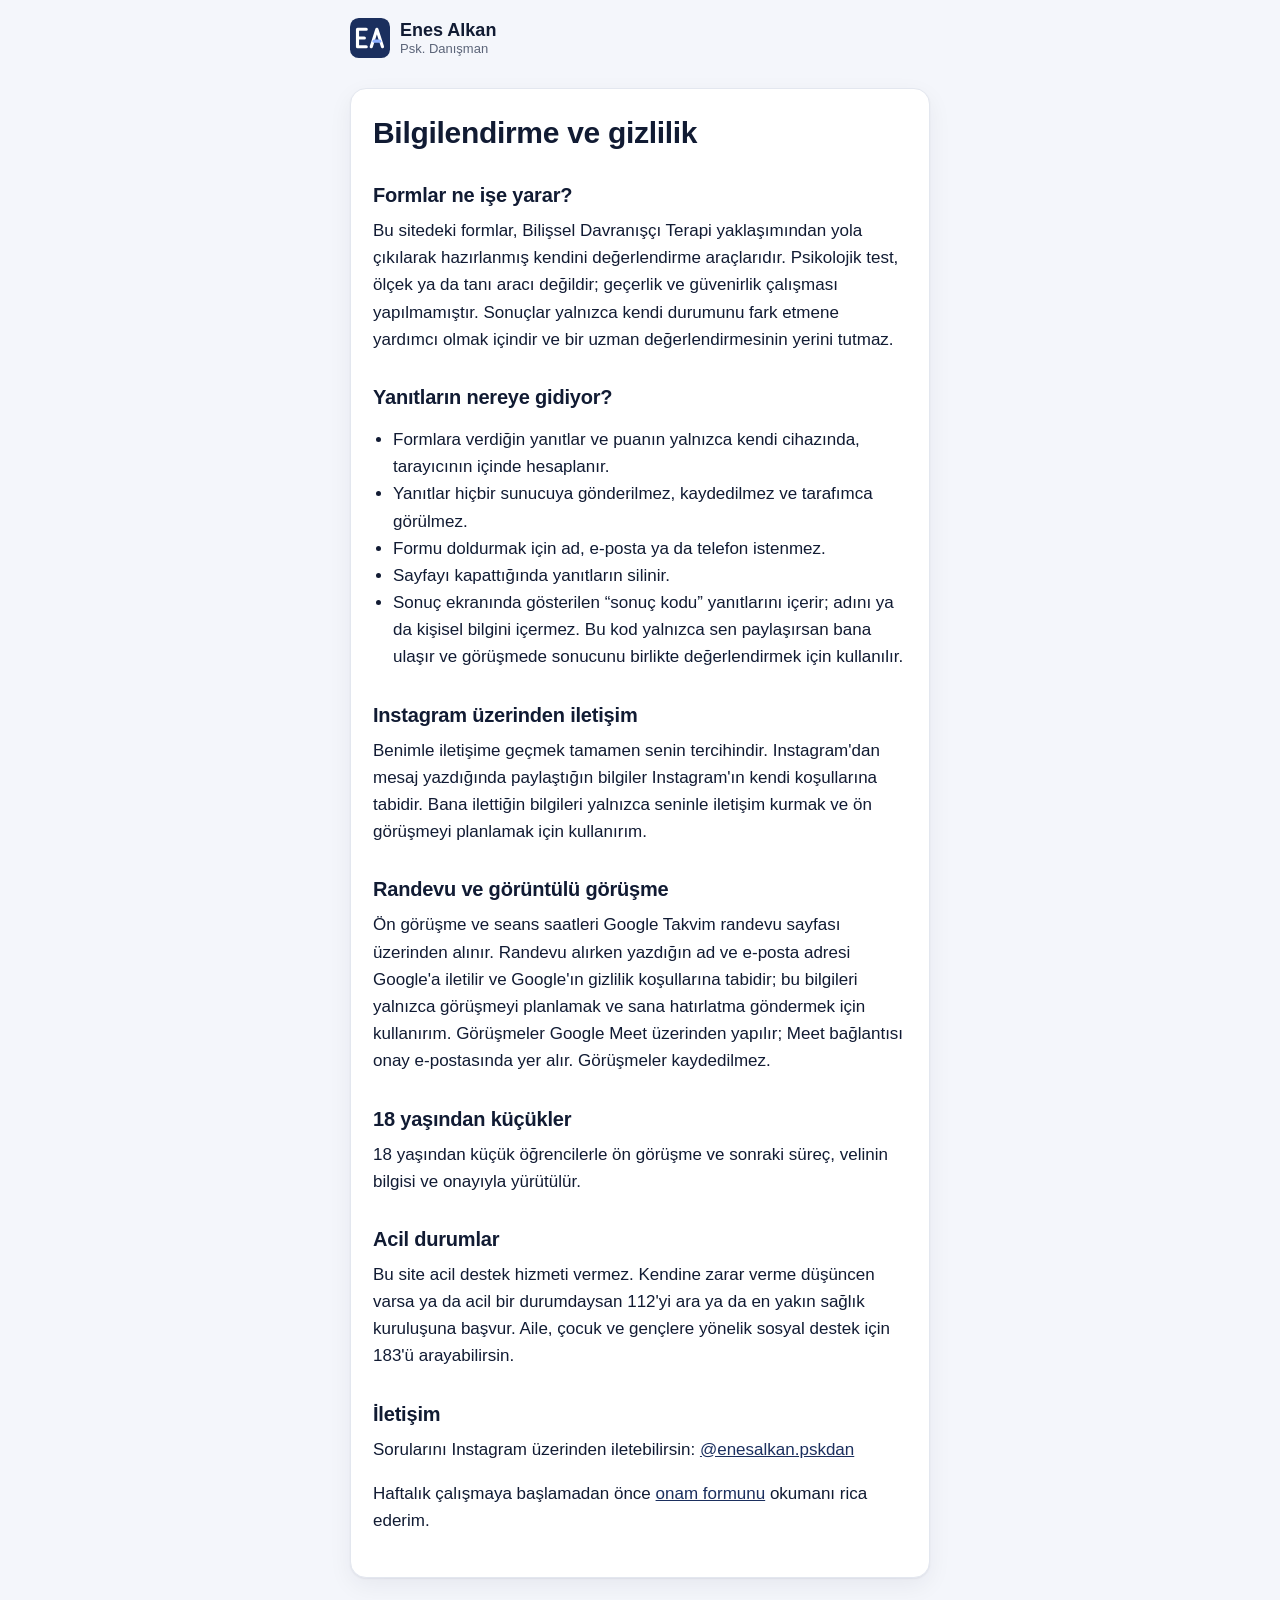
==== bilgilendirme.html @ 3631f2ad "Add files via upload" ====
<!doctype html>
<html lang="tr">
<head>
<meta charset="utf-8">
<meta name="viewport" content="width=device-width, initial-scale=1">
<title>Bilgilendirme ve gizlilik | Enes Alkan</title>
<link rel="icon" href="/logo.svg" type="image/svg+xml">
<link rel="apple-touch-icon" href="/logo-180.png">
<link rel="stylesheet" href="/stil.css">
</head>
<body>
<header class="ust">
  <div class="kap dar">
    <a class="marka" href="/"><img src="/logo.svg" alt="" width="40" height="40"><span>Enes Alkan<small>Psk. Danışman</small></span></a>
  </div>
</header>
<main class="form-alan">
  <div class="kap dar">
    <div class="panel metin-sayfa">
      <h1>Bilgilendirme ve gizlilik</h1>

      <h2>Formlar ne işe yarar?</h2>
      <p>Bu sitedeki formlar, Bilişsel Davranışçı Terapi yaklaşımından yola çıkılarak hazırlanmış kendini değerlendirme araçlarıdır. Psikolojik test, ölçek ya da tanı aracı değildir; geçerlik ve güvenirlik çalışması yapılmamıştır. Sonuçlar yalnızca kendi durumunu fark etmene yardımcı olmak içindir ve bir uzman değerlendirmesinin yerini tutmaz.</p>

      <h2>Yanıtların nereye gidiyor?</h2>
      <ul>
        <li>Formlara verdiğin yanıtlar ve puanın yalnızca kendi cihazında, tarayıcının içinde hesaplanır.</li>
        <li>Yanıtlar hiçbir sunucuya gönderilmez, kaydedilmez ve tarafımca görülmez.</li>
        <li>Formu doldurmak için ad, e-posta ya da telefon istenmez.</li>
        <li>Sayfayı kapattığında yanıtların silinir.</li>
        <li>Sonuç ekranında gösterilen “sonuç kodu” yanıtlarını içerir; adını ya da kişisel bilgini içermez. Bu kod yalnızca sen paylaşırsan bana ulaşır ve görüşmede sonucunu birlikte değerlendirmek için kullanılır.</li>
      </ul>

      <h2>Instagram üzerinden iletişim</h2>
      <p>Benimle iletişime geçmek tamamen senin tercihindir. Instagram'dan mesaj yazdığında paylaştığın bilgiler Instagram'ın kendi koşullarına tabidir. Bana ilettiğin bilgileri yalnızca seninle iletişim kurmak ve ön görüşmeyi planlamak için kullanırım.</p>

      <h2>Randevu ve görüntülü görüşme</h2>
      <p>Ön görüşme ve seans saatleri Google Takvim randevu sayfası üzerinden alınır. Randevu alırken yazdığın ad ve e-posta adresi Google'a iletilir ve Google'ın gizlilik koşullarına tabidir; bu bilgileri yalnızca görüşmeyi planlamak ve sana hatırlatma göndermek için kullanırım. Görüşmeler Google Meet üzerinden yapılır; Meet bağlantısı onay e-postasında yer alır. Görüşmeler kaydedilmez.</p>

      <h2>18 yaşından küçükler</h2>
      <p>18 yaşından küçük öğrencilerle ön görüşme ve sonraki süreç, velinin bilgisi ve onayıyla yürütülür.</p>

      <h2>Acil durumlar</h2>
      <p>Bu site acil destek hizmeti vermez. Kendine zarar verme düşüncen varsa ya da acil bir durumdaysan 112'yi ara ya da en yakın sağlık kuruluşuna başvur. Aile, çocuk ve gençlere yönelik sosyal destek için 183'ü arayabilirsin.</p>

      <h2>İletişim</h2>
      <p>Sorularını Instagram üzerinden iletebilirsin: <a data-ig href="#"></a></p>
      <p>Haftalık çalışmaya başlamadan önce <a href="/onam">onam formunu</a> okumanı rica ederim.</p>
    </div>
  </div>
</main>
<script src="/formlar.js"></script>
<script src="/ana.js"></script>
</body>
</html>
---- stil.css ----
@font-face { font-family: "Manrope Variable"; font-style: normal; font-display: swap; font-weight: 200 800;
  src: url(/manrope-ext.woff2) format("woff2-variations");
  unicode-range: U+0100-02BA,U+02BD-02C5,U+02C7-02CC,U+02CE-02D7,U+02DD-02FF,U+0304,U+0308,U+0329,U+1D00-1DBF,U+1E00-1E9F,U+1EF2-1EFF,U+2020,U+20A0-20AB,U+20AD-20C0,U+2113,U+2C60-2C7F,U+A720-A7FF; }
@font-face { font-family: "Manrope Variable"; font-style: normal; font-display: swap; font-weight: 200 800;
  src: url(/manrope.woff2) format("woff2-variations");
  unicode-range: U+0000-00FF,U+0131,U+0152-0153,U+02BB-02BC,U+02C6,U+02DA,U+02DC,U+0304,U+0308,U+0329,U+2000-206F,U+20AC,U+2122,U+2191,U+2193,U+2212,U+2215,U+FEFF,U+FFFD; }
:root {
  --zemin: #f4f6fb;
  --kart: #ffffff;
  --metin: #111b33;
  --soluk: #5b6478;
  --cizgi: #e3e7ef;
  --ana: #1b2f5e;
  --ana-koyu: #13234a;
  --ana-acik: #e8edf7;
  --vurgu: #3d6fd9;
  --golge: 0 1px 2px rgba(11, 23, 54, .06), 0 8px 24px rgba(11, 23, 54, .06);
  --yaricap: 16px;
  --koyu: #0b1736;
  --baslik: #0f1d40;
  --pembe: #dbe5f6;
}
@media (prefers-color-scheme: dark) {
  :root {
    --zemin: #0b1020;
    --kart: #131a2e;
    --metin: #e9edf6;
    --soluk: #a3adc4;
    --cizgi: #26304a;
    --ana: #8fb0ff;
    --ana-koyu: #b0c8ff;
    --ana-acik: #1b2540;
    --vurgu: #7fa6ff;
    --golge: none;
    --koyu: #0a1430;
    --baslik: #e9edf6;
    --pembe: #1c2a4d;
  }
}
* { box-sizing: border-box; }
html { -webkit-text-size-adjust: 100%; scroll-behavior: smooth; }
body {
  margin: 0;
  background: var(--zemin);
  color: var(--metin);
  font-family: "Manrope Variable", -apple-system, BlinkMacSystemFont, "Segoe UI", Roboto, "Helvetica Neue", Arial, sans-serif;
  font-size: 17px;
  line-height: 1.6;
}
a { color: var(--ana); }
h1, h2, h3 { line-height: 1.2; margin: 0 0 .5em; letter-spacing: -.01em; }
p { margin: 0 0 1em; }
.kap { max-width: 880px; margin: 0 auto; padding: 0 20px; }
.dar { max-width: 620px; }

/* Üst bar */
.ust { padding: 18px 0; }
.ust .kap { display: flex; align-items: center; justify-content: space-between; gap: 16px; }
.marka { display: flex; align-items: center; gap: 10px; text-decoration: none; color: var(--metin); font-weight: 700; font-size: 18px; line-height: 1.25; }
.marka img { display: block; flex: none; }
.marka small { display: block; font-weight: 500; font-size: 13px; color: var(--soluk); }
.menu { display: flex; gap: 18px; font-size: 15px; }
.menu a { text-decoration: none; color: var(--soluk); }
.menu a:hover { color: var(--ana); }
@media (max-width: 560px) { .menu { display: none; } }

/* Düğmeler */
.dugme {
  display: inline-flex; align-items: center; justify-content: center; gap: 8px;
  min-height: 50px; padding: 12px 22px;
  border-radius: 999px; border: 1.5px solid var(--ana);
  background: var(--ana); color: #fff;
  font: inherit; font-weight: 600; text-decoration: none; cursor: pointer;
  transition: background .15s, transform .05s;
}
.dugme:hover { background: var(--ana-koyu); border-color: var(--ana-koyu); }
.dugme:active { transform: translateY(1px); }
.dugme.ikincil { background: transparent; color: var(--ana); }
.dugme.ikincil:hover { background: var(--ana-acik); }
.dugme.tam { width: 100%; }
@media (prefers-color-scheme: dark) { .dugme { color: #0b1020; } .dugme.ikincil { color: var(--ana); } }
.baglanti { background: none; border: 0; padding: 8px 0; font: inherit; color: var(--soluk); cursor: pointer; text-decoration: underline; }

/* Ana sayfa */
.kahraman { padding: 44px 0 36px; }
.kahraman h1 { font-size: clamp(36px, 8vw, 60px); margin-bottom: 16px; }
.kahraman h1 span { color: var(--vurgu); }
.kahraman p { font-size: 19px; color: var(--soluk); max-width: 600px; }
.dugmeler { display: flex; flex-wrap: wrap; gap: 12px; margin-top: 24px; }
.bolum { padding: 36px 0; border-top: 1px solid var(--cizgi); }
.bolum h2 { font-size: 26px; }
.bolum > .kap > p.giris { color: var(--soluk); max-width: 600px; }
.izgara { display: grid; gap: 16px; grid-template-columns: repeat(auto-fit, minmax(240px, 1fr)); margin-top: 20px; }
.kart {
  background: var(--kart); border: 1px solid var(--cizgi); border-radius: var(--yaricap);
  padding: 22px; box-shadow: var(--golge);
}
.kart h3 { font-size: 19px; }
.kart p { color: var(--soluk); font-size: 16px; margin-bottom: 0; }
a.kart { display: block; text-decoration: none; color: inherit; transition: border-color .15s, transform .15s; }
a.kart:hover { border-color: var(--ana); transform: translateY(-2px); }
a.kart .git { display: inline-block; margin-top: 14px; color: var(--ana); font-weight: 600; font-size: 15px; }
.etiket { display: inline-block; font-size: 13px; font-weight: 600; color: var(--ana); background: var(--ana-acik); padding: 3px 10px; border-radius: 999px; margin-bottom: 10px; }
.adim-no { display: inline-flex; width: 32px; height: 32px; align-items: center; justify-content: center; border-radius: 50%; background: var(--ana-acik); color: var(--ana); font-weight: 700; margin-bottom: 10px; }
.cagri { text-align: center; }
.cagri p { color: var(--soluk); max-width: 520px; margin-left: auto; margin-right: auto; }
.alt { padding: 28px 0 40px; border-top: 1px solid var(--cizgi); color: var(--soluk); font-size: 14px; }
.alt a { color: var(--soluk); }

/* Form sayfası */
.form-alan { padding: 12px 0 48px; }
.panel {
  background: var(--kart); border: 1px solid var(--cizgi); border-radius: var(--yaricap);
  padding: 26px 22px; box-shadow: var(--golge);
}
.panel h1 { font-size: 30px; }
.panel .alt-baslik { color: var(--soluk); font-size: 15px; margin-bottom: 18px; }
.not {
  font-size: 14px; color: var(--soluk); background: var(--zemin);
  border-radius: 12px; padding: 12px 14px; margin: 18px 0;
}
.ilerleme { height: 6px; background: var(--cizgi); border-radius: 999px; overflow: hidden; margin-bottom: 8px; }
.ilerleme > i { display: block; height: 100%; width: 0; background: var(--ana); border-radius: 999px; transition: width .25s; }
.sayac { font-size: 14px; color: var(--soluk); margin-bottom: 18px; }
.soru { font-size: 21px; font-weight: 600; line-height: 1.4; margin-bottom: 22px; min-height: 3.2em; }
.secenekler { display: grid; gap: 10px; }
.secenek {
  display: flex; align-items: center; gap: 12px; width: 100%;
  min-height: 54px; padding: 12px 16px; text-align: left;
  background: var(--kart); color: var(--metin);
  border: 1.5px solid var(--cizgi); border-radius: 12px;
  font: inherit; cursor: pointer; transition: border-color .12s, background .12s;
}
.secenek:hover { border-color: var(--ana); }
.secenek.secili { border-color: var(--ana); background: var(--ana-acik); }
.secenek b {
  flex: none; width: 28px; height: 28px; border-radius: 50%;
  display: inline-flex; align-items: center; justify-content: center;
  background: var(--zemin); color: var(--soluk); font-size: 14px;
}
.secenek.secili b { background: var(--ana); color: #fff; }
.form-alt { display: flex; justify-content: space-between; margin-top: 14px; }

.sonuc-ust { font-size: 14px; color: var(--soluk); margin-bottom: 6px; }
.sonuc-etiket { font-size: 28px; font-weight: 700; line-height: 1.2; margin-bottom: 16px; }
.olcek { position: relative; height: 10px; border-radius: 999px; margin: 8px 0 6px;
  background: linear-gradient(90deg, var(--ana-acik), var(--ana)); }
.olcek > i { position: absolute; top: 50%; width: 20px; height: 20px; margin: -10px 0 0 -10px;
  border-radius: 50%; background: var(--kart); border: 4px solid var(--vurgu); }
.olcek-uc { display: flex; justify-content: space-between; font-size: 13px; color: var(--soluk); margin-bottom: 20px; }
.oneri { border-left: 4px solid var(--vurgu); background: var(--zemin); border-radius: 0 12px 12px 0; padding: 14px 16px; margin: 18px 0; }
.oneri strong { display: block; font-size: 14px; color: var(--vurgu); margin-bottom: 4px; }
.alanlar { border-top: 1px solid var(--cizgi); margin-top: 22px; padding-top: 20px; }
.alanlar h2 { font-size: 18px; margin-bottom: 14px; }
.alan { display: grid; grid-template-columns: 150px 1fr; align-items: center; gap: 12px; margin-bottom: 10px; font-size: 15px; }
.alan-cubuk { height: 10px; background: var(--cizgi); border-radius: 999px; overflow: hidden; }
.alan-cubuk > i { display: block; height: 100%; min-width: 6px; background: var(--ana); border-radius: 999px; }
.alan-not { font-size: 16px; color: var(--soluk); margin: 16px 0 0; }
.alan-not strong { color: var(--metin); }
@media (max-width: 420px) { .alan { grid-template-columns: 120px 1fr; } }
.davet { border-top: 1px solid var(--cizgi); margin-top: 24px; padding-top: 22px; }
.davet h2 { font-size: 21px; }
.davet p { color: var(--soluk); font-size: 16px; }
.kelime { font-weight: 700; color: var(--metin); background: var(--ana-acik); padding: 1px 8px; border-radius: 6px; }
.metin-sayfa h1 { font-size: 30px; }
.metin-sayfa h2 { font-size: 20px; margin-top: 1.6em; }
.metin-sayfa ul { padding-left: 20px; }
[hidden] { display: none !important; }

.alan-aciklama { font-size: 13.5px; color: var(--soluk); margin: -6px 0 14px; }
.kod-kutu { margin-top: 22px; border: 1.5px dashed var(--ana); border-radius: 14px; padding: 16px; background: var(--ana-acik); }
.kod-kutu strong { display: block; font-size: 14px; color: var(--ana); margin-bottom: 8px; }
.kod-satir { display: flex; gap: 10px; align-items: center; flex-wrap: wrap; }
.kod-satir code { flex: 1; min-width: 0; font: 700 17px/1.3 ui-monospace, Menlo, Consolas, monospace; letter-spacing: .04em; color: var(--baslik); word-break: break-all; background: var(--kart); border-radius: 10px; padding: 10px 12px; }
.kod-satir .dugme.kucuk { min-height: 42px; padding: 8px 16px; font-size: 14px; }
.kod-kutu p { font-size: 13.5px; color: var(--soluk); margin: 10px 0 0; }
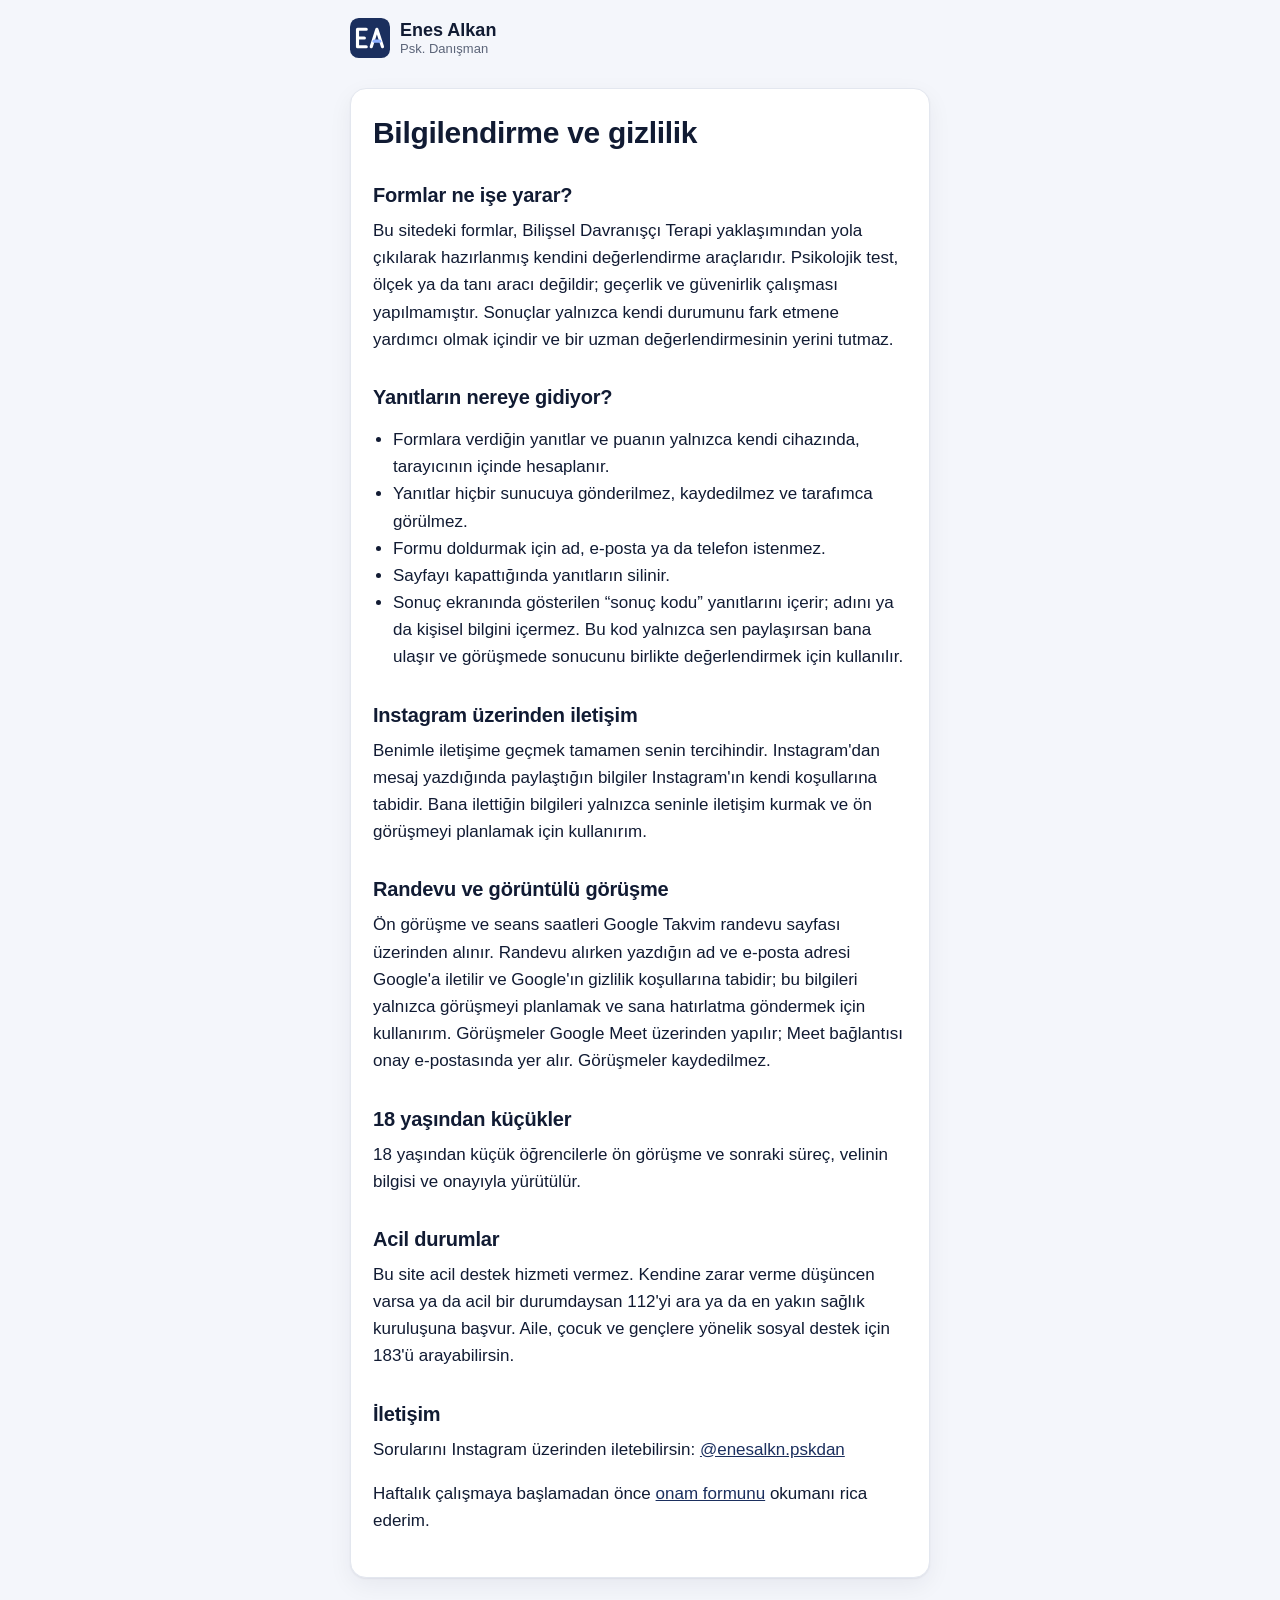
==== commit 5fa281b2: "Add files via upload" ====
--- a/bilgilendirme.html
+++ b/bilgilendirme.html
@@ -49,7 +49,7 @@
     </div>
   </div>
 </main>
-<script src="/formlar.js"></script>
+<script src="/formlar.js?v=21"></script>
 <script src="/ana.js"></script>
 </body>
 </html>
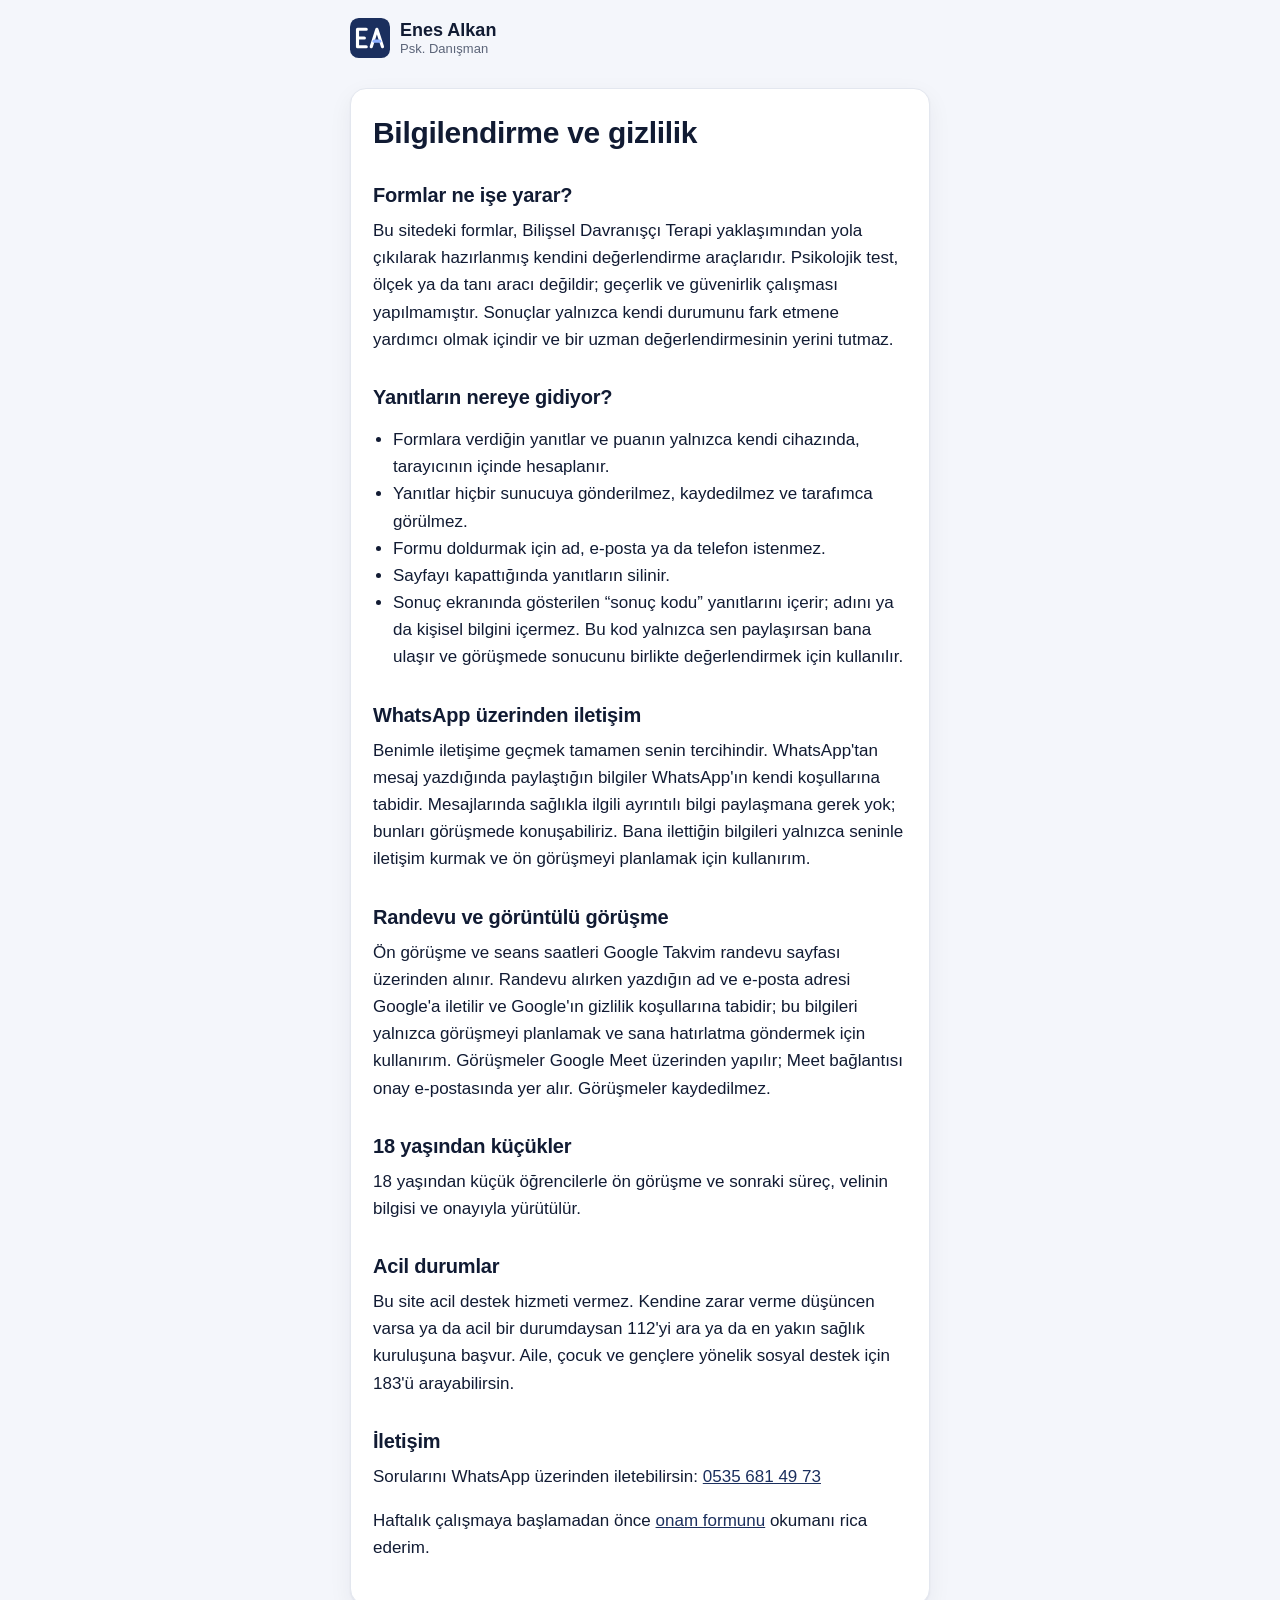
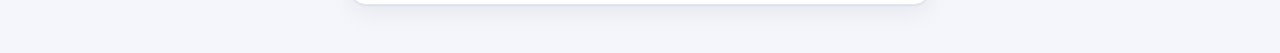
==== commit 3628a0bb: "Add files via upload" ====
--- a/bilgilendirme.html
+++ b/bilgilendirme.html
@@ -31,8 +31,8 @@
         <li>Sonuç ekranında gösterilen “sonuç kodu” yanıtlarını içerir; adını ya da kişisel bilgini içermez. Bu kod yalnızca sen paylaşırsan bana ulaşır ve görüşmede sonucunu birlikte değerlendirmek için kullanılır.</li>
       </ul>
 
-      <h2>Instagram üzerinden iletişim</h2>
-      <p>Benimle iletişime geçmek tamamen senin tercihindir. Instagram'dan mesaj yazdığında paylaştığın bilgiler Instagram'ın kendi koşullarına tabidir. Bana ilettiğin bilgileri yalnızca seninle iletişim kurmak ve ön görüşmeyi planlamak için kullanırım.</p>
+      <h2>WhatsApp üzerinden iletişim</h2>
+      <p>Benimle iletişime geçmek tamamen senin tercihindir. WhatsApp'tan mesaj yazdığında paylaştığın bilgiler WhatsApp'ın kendi koşullarına tabidir. Mesajlarında sağlıkla ilgili ayrıntılı bilgi paylaşmana gerek yok; bunları görüşmede konuşabiliriz. Bana ilettiğin bilgileri yalnızca seninle iletişim kurmak ve ön görüşmeyi planlamak için kullanırım.</p>
 
       <h2>Randevu ve görüntülü görüşme</h2>
       <p>Ön görüşme ve seans saatleri Google Takvim randevu sayfası üzerinden alınır. Randevu alırken yazdığın ad ve e-posta adresi Google'a iletilir ve Google'ın gizlilik koşullarına tabidir; bu bilgileri yalnızca görüşmeyi planlamak ve sana hatırlatma göndermek için kullanırım. Görüşmeler Google Meet üzerinden yapılır; Meet bağlantısı onay e-postasında yer alır. Görüşmeler kaydedilmez.</p>
@@ -44,12 +44,12 @@
       <p>Bu site acil destek hizmeti vermez. Kendine zarar verme düşüncen varsa ya da acil bir durumdaysan 112'yi ara ya da en yakın sağlık kuruluşuna başvur. Aile, çocuk ve gençlere yönelik sosyal destek için 183'ü arayabilirsin.</p>
 
       <h2>İletişim</h2>
-      <p>Sorularını Instagram üzerinden iletebilirsin: <a data-ig href="#"></a></p>
+      <p>Sorularını WhatsApp üzerinden iletebilirsin: <a data-tel href="#"></a></p>
       <p>Haftalık çalışmaya başlamadan önce <a href="/onam">onam formunu</a> okumanı rica ederim.</p>
     </div>
   </div>
 </main>
-<script src="/formlar.js?v=21"></script>
-<script src="/ana.js"></script>
+<script src="/formlar.js?v=25"></script>
+<script src="/ana.js?v=25"></script>
 </body>
 </html>
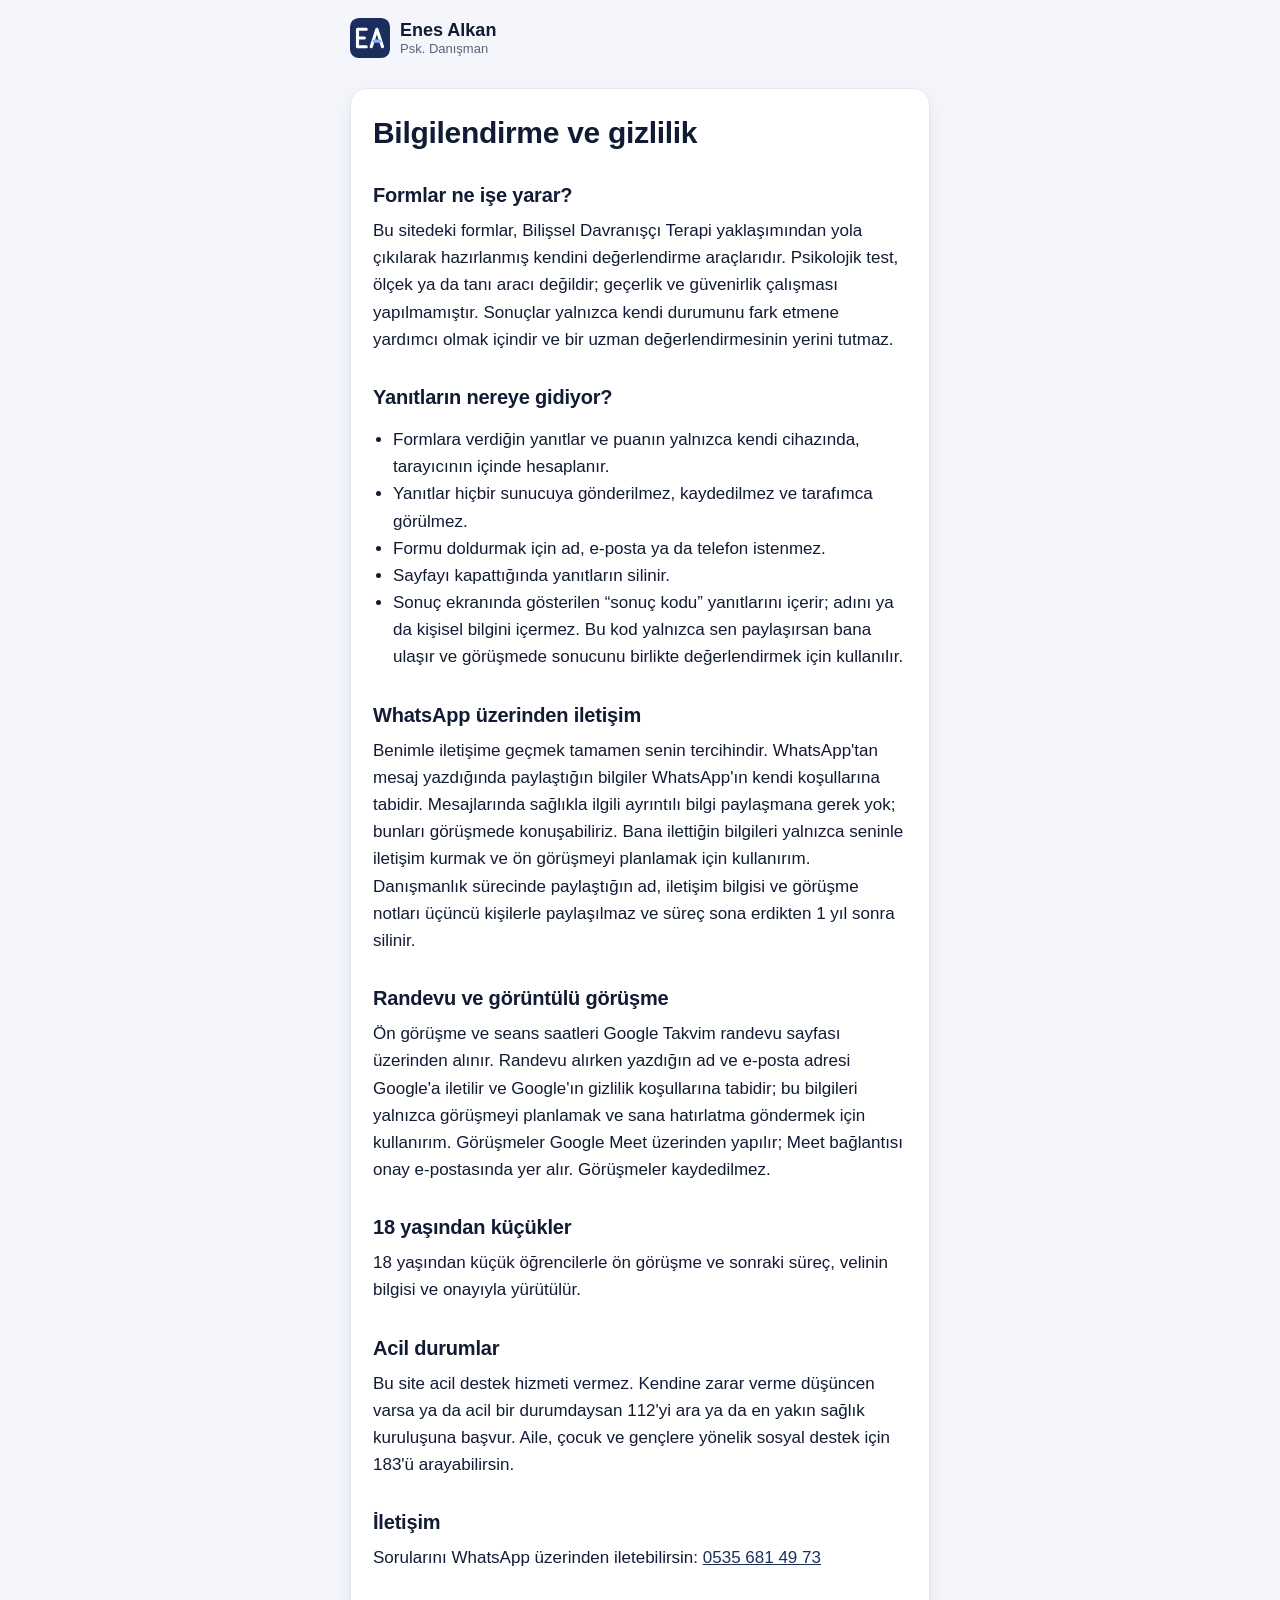
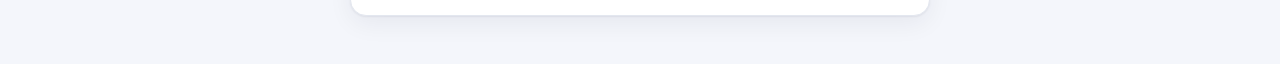
==== commit d691fd12: "Add files via upload" ====
--- a/bilgilendirme.html
+++ b/bilgilendirme.html
@@ -32,7 +32,7 @@
       </ul>
 
       <h2>WhatsApp üzerinden iletişim</h2>
-      <p>Benimle iletişime geçmek tamamen senin tercihindir. WhatsApp'tan mesaj yazdığında paylaştığın bilgiler WhatsApp'ın kendi koşullarına tabidir. Mesajlarında sağlıkla ilgili ayrıntılı bilgi paylaşmana gerek yok; bunları görüşmede konuşabiliriz. Bana ilettiğin bilgileri yalnızca seninle iletişim kurmak ve ön görüşmeyi planlamak için kullanırım.</p>
+      <p>Benimle iletişime geçmek tamamen senin tercihindir. WhatsApp'tan mesaj yazdığında paylaştığın bilgiler WhatsApp'ın kendi koşullarına tabidir. Mesajlarında sağlıkla ilgili ayrıntılı bilgi paylaşmana gerek yok; bunları görüşmede konuşabiliriz. Bana ilettiğin bilgileri yalnızca seninle iletişim kurmak ve ön görüşmeyi planlamak için kullanırım. Danışmanlık sürecinde paylaştığın ad, iletişim bilgisi ve görüşme notları üçüncü kişilerle paylaşılmaz ve süreç sona erdikten 1 yıl sonra silinir.</p>
 
       <h2>Randevu ve görüntülü görüşme</h2>
       <p>Ön görüşme ve seans saatleri Google Takvim randevu sayfası üzerinden alınır. Randevu alırken yazdığın ad ve e-posta adresi Google'a iletilir ve Google'ın gizlilik koşullarına tabidir; bu bilgileri yalnızca görüşmeyi planlamak ve sana hatırlatma göndermek için kullanırım. Görüşmeler Google Meet üzerinden yapılır; Meet bağlantısı onay e-postasında yer alır. Görüşmeler kaydedilmez.</p>
@@ -45,11 +45,10 @@
 
       <h2>İletişim</h2>
       <p>Sorularını WhatsApp üzerinden iletebilirsin: <a data-tel href="#"></a></p>
-      <p>Haftalık çalışmaya başlamadan önce <a href="/onam">onam formunu</a> okumanı rica ederim.</p>
     </div>
   </div>
 </main>
-<script src="/formlar.js?v=25"></script>
-<script src="/ana.js?v=25"></script>
+<script src="/formlar.js?v=27"></script>
+<script src="/ana.js?v=27"></script>
 </body>
 </html>
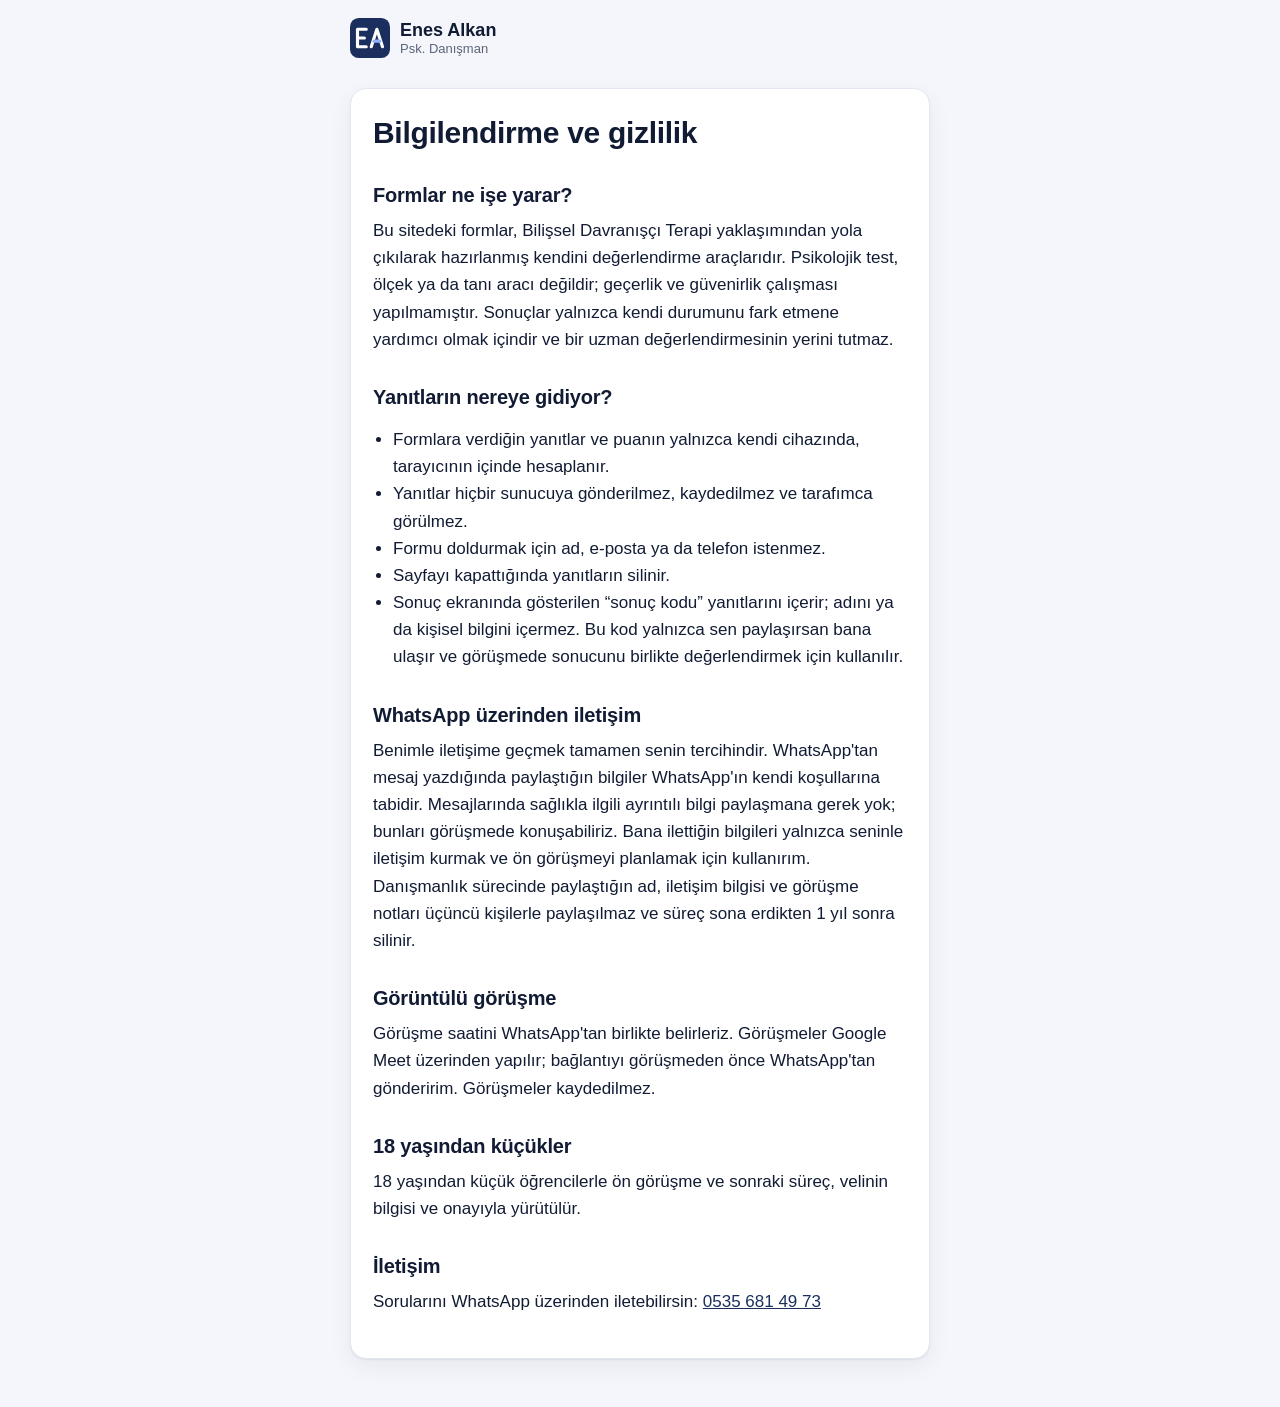
==== commit 042ef5a9: "Add files via upload" ====
--- a/bilgilendirme.html
+++ b/bilgilendirme.html
@@ -34,21 +34,19 @@
       <h2>WhatsApp üzerinden iletişim</h2>
       <p>Benimle iletişime geçmek tamamen senin tercihindir. WhatsApp'tan mesaj yazdığında paylaştığın bilgiler WhatsApp'ın kendi koşullarına tabidir. Mesajlarında sağlıkla ilgili ayrıntılı bilgi paylaşmana gerek yok; bunları görüşmede konuşabiliriz. Bana ilettiğin bilgileri yalnızca seninle iletişim kurmak ve ön görüşmeyi planlamak için kullanırım. Danışmanlık sürecinde paylaştığın ad, iletişim bilgisi ve görüşme notları üçüncü kişilerle paylaşılmaz ve süreç sona erdikten 1 yıl sonra silinir.</p>
 
-      <h2>Randevu ve görüntülü görüşme</h2>
-      <p>Ön görüşme ve seans saatleri Google Takvim randevu sayfası üzerinden alınır. Randevu alırken yazdığın ad ve e-posta adresi Google'a iletilir ve Google'ın gizlilik koşullarına tabidir; bu bilgileri yalnızca görüşmeyi planlamak ve sana hatırlatma göndermek için kullanırım. Görüşmeler Google Meet üzerinden yapılır; Meet bağlantısı onay e-postasında yer alır. Görüşmeler kaydedilmez.</p>
+      <h2>Görüntülü görüşme</h2>
+      <p>Görüşme saatini WhatsApp'tan birlikte belirleriz. Görüşmeler Google Meet üzerinden yapılır; bağlantıyı görüşmeden önce WhatsApp'tan gönderirim. Görüşmeler kaydedilmez.</p>
 
       <h2>18 yaşından küçükler</h2>
       <p>18 yaşından küçük öğrencilerle ön görüşme ve sonraki süreç, velinin bilgisi ve onayıyla yürütülür.</p>
 
-      <h2>Acil durumlar</h2>
-      <p>Bu site acil destek hizmeti vermez. Kendine zarar verme düşüncen varsa ya da acil bir durumdaysan 112'yi ara ya da en yakın sağlık kuruluşuna başvur. Aile, çocuk ve gençlere yönelik sosyal destek için 183'ü arayabilirsin.</p>
 
       <h2>İletişim</h2>
       <p>Sorularını WhatsApp üzerinden iletebilirsin: <a data-tel href="#"></a></p>
     </div>
   </div>
 </main>
-<script src="/formlar.js?v=27"></script>
-<script src="/ana.js?v=27"></script>
+<script src="/formlar.js?v=28"></script>
+<script src="/ana.js?v=28"></script>
 </body>
 </html>
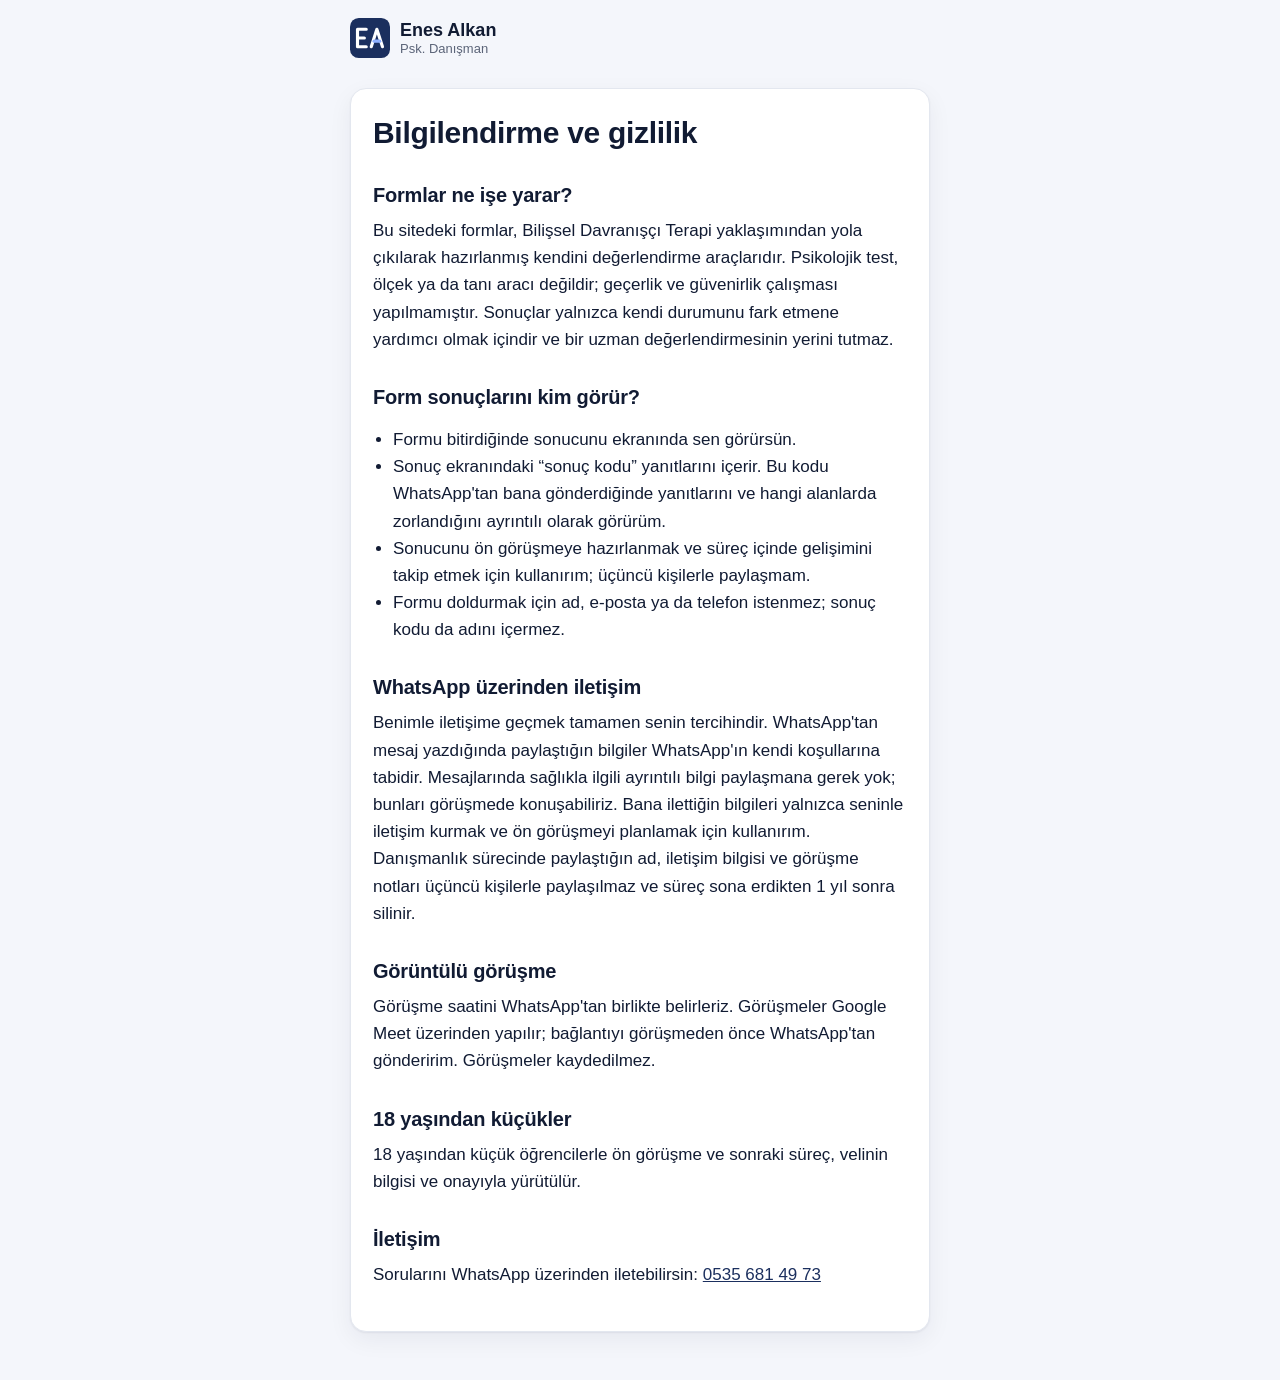
==== commit 1a5ddadc: "Add files via upload" ====
--- a/bilgilendirme.html
+++ b/bilgilendirme.html
@@ -22,13 +22,12 @@
       <h2>Formlar ne işe yarar?</h2>
       <p>Bu sitedeki formlar, Bilişsel Davranışçı Terapi yaklaşımından yola çıkılarak hazırlanmış kendini değerlendirme araçlarıdır. Psikolojik test, ölçek ya da tanı aracı değildir; geçerlik ve güvenirlik çalışması yapılmamıştır. Sonuçlar yalnızca kendi durumunu fark etmene yardımcı olmak içindir ve bir uzman değerlendirmesinin yerini tutmaz.</p>
 
-      <h2>Yanıtların nereye gidiyor?</h2>
+      <h2>Form sonuçlarını kim görür?</h2>
       <ul>
-        <li>Formlara verdiğin yanıtlar ve puanın yalnızca kendi cihazında, tarayıcının içinde hesaplanır.</li>
-        <li>Yanıtlar hiçbir sunucuya gönderilmez, kaydedilmez ve tarafımca görülmez.</li>
-        <li>Formu doldurmak için ad, e-posta ya da telefon istenmez.</li>
-        <li>Sayfayı kapattığında yanıtların silinir.</li>
-        <li>Sonuç ekranında gösterilen “sonuç kodu” yanıtlarını içerir; adını ya da kişisel bilgini içermez. Bu kod yalnızca sen paylaşırsan bana ulaşır ve görüşmede sonucunu birlikte değerlendirmek için kullanılır.</li>
+        <li>Formu bitirdiğinde sonucunu ekranında sen görürsün.</li>
+        <li>Sonuç ekranındaki “sonuç kodu” yanıtlarını içerir. Bu kodu WhatsApp'tan bana gönderdiğinde yanıtlarını ve hangi alanlarda zorlandığını ayrıntılı olarak görürüm.</li>
+        <li>Sonucunu ön görüşmeye hazırlanmak ve süreç içinde gelişimini takip etmek için kullanırım; üçüncü kişilerle paylaşmam.</li>
+        <li>Formu doldurmak için ad, e-posta ya da telefon istenmez; sonuç kodu da adını içermez.</li>
       </ul>
 
       <h2>WhatsApp üzerinden iletişim</h2>
@@ -46,7 +45,7 @@
     </div>
   </div>
 </main>
-<script src="/formlar.js?v=28"></script>
-<script src="/ana.js?v=28"></script>
+<script src="/formlar.js?v=29"></script>
+<script src="/ana.js?v=29"></script>
 </body>
 </html>
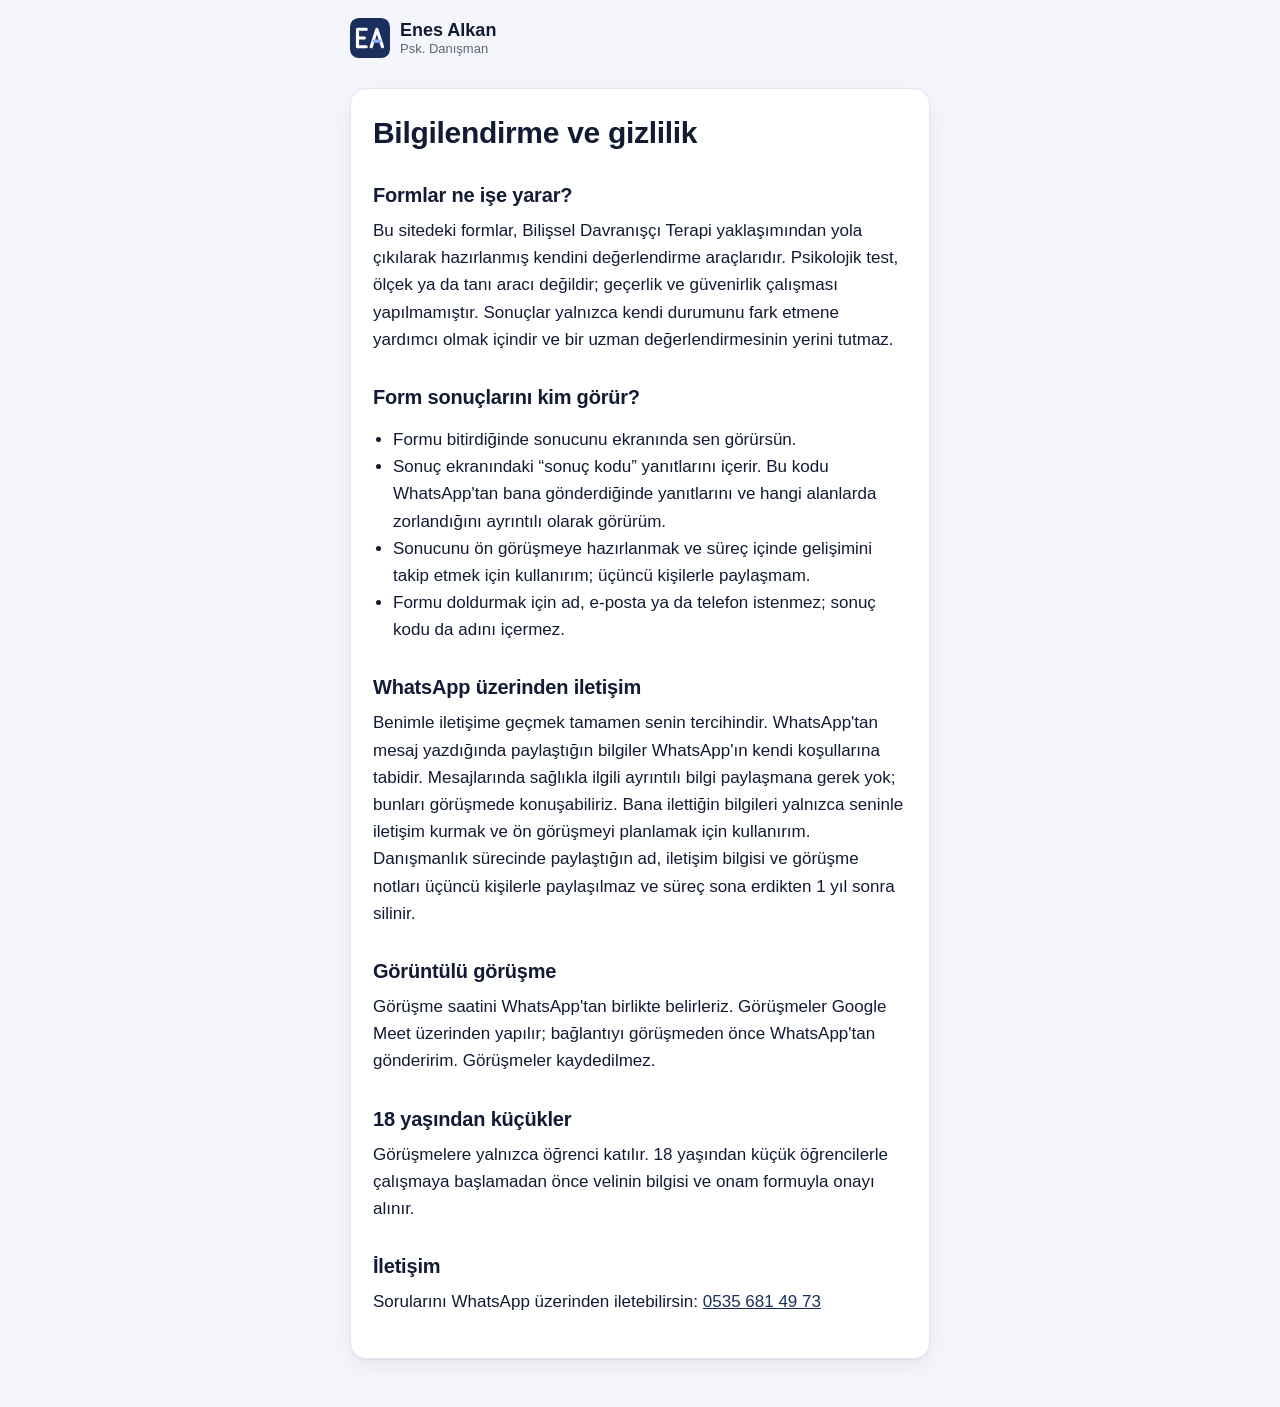
==== commit 769dda1c: "Add files via upload" ====
--- a/bilgilendirme.html
+++ b/bilgilendirme.html
@@ -37,7 +37,7 @@
       <p>Görüşme saatini WhatsApp'tan birlikte belirleriz. Görüşmeler Google Meet üzerinden yapılır; bağlantıyı görüşmeden önce WhatsApp'tan gönderirim. Görüşmeler kaydedilmez.</p>
 
       <h2>18 yaşından küçükler</h2>
-      <p>18 yaşından küçük öğrencilerle ön görüşme ve sonraki süreç, velinin bilgisi ve onayıyla yürütülür.</p>
+      <p>Görüşmelere yalnızca öğrenci katılır. 18 yaşından küçük öğrencilerle çalışmaya başlamadan önce velinin bilgisi ve onam formuyla onayı alınır.</p>
 
 
       <h2>İletişim</h2>
@@ -45,7 +45,7 @@
     </div>
   </div>
 </main>
-<script src="/formlar.js?v=29"></script>
-<script src="/ana.js?v=29"></script>
+<script src="/formlar.js?v=33"></script>
+<script src="/ana.js?v=33"></script>
 </body>
 </html>
